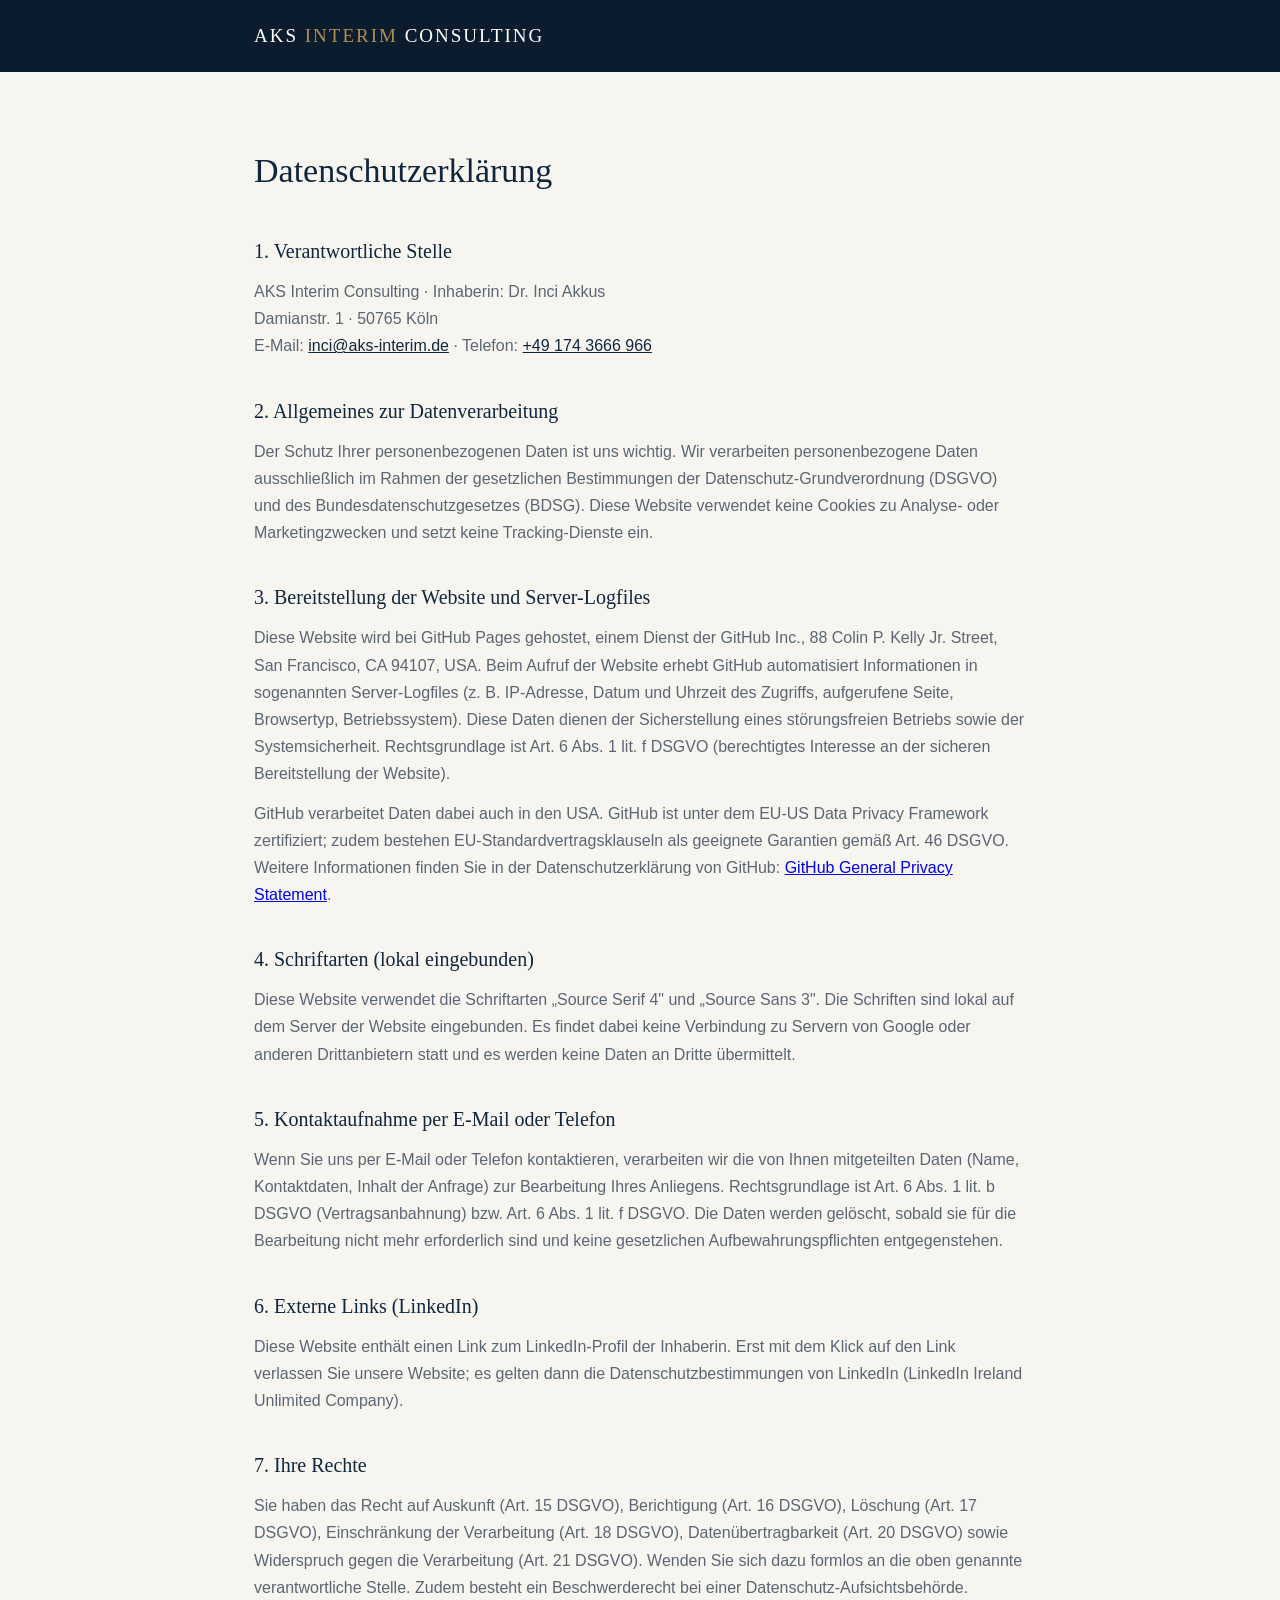
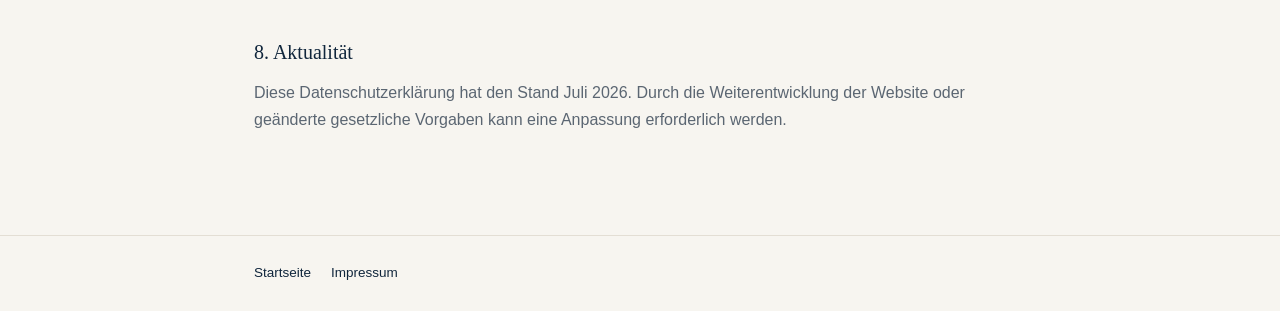
==== datenschutz.html @ 834f0d61 "Website: Startseite, Impressum, Datenschutz, Favicons" ====
<!DOCTYPE html>
<html lang="de">
<head>
<meta charset="UTF-8">
<meta name="viewport" content="width=device-width, initial-scale=1.0">
<title>Datenschutzerklärung – AKS Interim Consulting</title>
<meta name="robots" content="noindex, nofollow">
<link rel="icon" type="image/svg+xml" href="favicon.svg">
<link rel="icon" type="image/png" sizes="32x32" href="favicon-32.png">
<link rel="apple-touch-icon" href="apple-touch-icon.png">
<link rel="stylesheet" href="fonts/fonts.css">
<style>
:root{--navy:#10263c;--navy-deep:#0b1c2e;--ivory:#f7f5f0;--bronze:#b08d57;--grey:#5b6672;--line:#e3ded4;}
*{margin:0;padding:0;box-sizing:border-box;}
body{font-family:'Source Sans 3','Segoe UI',Arial,sans-serif;background:var(--ivory);color:var(--navy);line-height:1.7;font-size:16px;}
header{background:var(--navy-deep);padding:20px 0;}
.wrap{max-width:820px;margin:0 auto;padding:0 24px;}
header a{color:#fff;font-family:'Source Serif 4',Georgia,serif;font-size:19px;letter-spacing:2px;text-decoration:none;}
header a span{color:var(--bronze);}
main{padding:70px 0 90px;}
h1{font-family:'Source Serif 4',Georgia,serif;font-weight:500;font-size:34px;margin-bottom:34px;}
h2{font-family:'Source Serif 4',Georgia,serif;font-weight:500;font-size:20px;margin:34px 0 10px;}
p{color:var(--grey);margin-bottom:12px;}
footer{border-top:1px solid var(--line);padding:26px 0;font-size:13.5px;color:var(--grey);}
footer a{color:var(--navy);text-decoration:none;margin-right:20px;}
a[data-h]{color:var(--navy);}
</style>
</head>
<body>
<header><div class="wrap"><a href="index.html">AKS <span>INTERIM</span> CONSULTING</a></div></header>
<main>
<div class="wrap">
<h1>Datenschutzerklärung</h1>
<h2>1. Verantwortliche Stelle</h2>
<p>AKS Interim Consulting · Inhaberin: Dr. Inci Akkus<br><span data-o="MSAucnRzbmFpbWFE"></span> · <span data-o="bmzDtksgNTY3MDU="></span><br>E-Mail: <a data-h="ZWQubWlyZXRuaS1za2FAaWNuaTpvdGxpYW0=" data-o="ZWQubWlyZXRuaS1za2FAaWNuaQ=="></a> · Telefon: <a data-h="NjY5NjY2MzQ3MTk0KzpsZXQ=" data-o="NjY5IDY2NjMgNDcxIDk0Kw=="></a></p>
<h2>2. Allgemeines zur Datenverarbeitung</h2>
<p>Der Schutz Ihrer personenbezogenen Daten ist uns wichtig. Wir verarbeiten personenbezogene Daten ausschließlich im Rahmen der gesetzlichen Bestimmungen der Datenschutz-Grundverordnung (DSGVO) und des Bundesdatenschutzgesetzes (BDSG). Diese Website verwendet keine Cookies zu Analyse- oder Marketingzwecken und setzt keine Tracking-Dienste ein.</p>
<h2>3. Bereitstellung der Website und Server-Logfiles</h2>
<p>Diese Website wird bei GitHub Pages gehostet, einem Dienst der GitHub Inc., 88 Colin P. Kelly Jr. Street, San Francisco, CA 94107, USA. Beim Aufruf der Website erhebt GitHub automatisiert Informationen in sogenannten Server-Logfiles (z.&nbsp;B. IP-Adresse, Datum und Uhrzeit des Zugriffs, aufgerufene Seite, Browsertyp, Betriebssystem). Diese Daten dienen der Sicherstellung eines störungsfreien Betriebs sowie der Systemsicherheit. Rechtsgrundlage ist Art.&nbsp;6 Abs.&nbsp;1 lit.&nbsp;f DSGVO (berechtigtes Interesse an der sicheren Bereitstellung der Website).</p>
<p>GitHub verarbeitet Daten dabei auch in den USA. GitHub ist unter dem EU-US Data Privacy Framework zertifiziert; zudem bestehen EU-Standardvertragsklauseln als geeignete Garantien gemäß Art.&nbsp;46 DSGVO. Weitere Informationen finden Sie in der Datenschutzerklärung von GitHub: <a href="https://docs.github.com/site-policy/privacy-policies/github-general-privacy-statement" target="_blank" rel="noopener">GitHub General Privacy Statement</a>.</p>
<h2>4. Schriftarten (lokal eingebunden)</h2>
<p>Diese Website verwendet die Schriftarten „Source Serif 4" und „Source Sans 3". Die Schriften sind lokal auf dem Server der Website eingebunden. Es findet dabei keine Verbindung zu Servern von Google oder anderen Drittanbietern statt und es werden keine Daten an Dritte übermittelt.</p>
<h2>5. Kontaktaufnahme per E-Mail oder Telefon</h2>
<p>Wenn Sie uns per E-Mail oder Telefon kontaktieren, verarbeiten wir die von Ihnen mitgeteilten Daten (Name, Kontaktdaten, Inhalt der Anfrage) zur Bearbeitung Ihres Anliegens. Rechtsgrundlage ist Art.&nbsp;6 Abs.&nbsp;1 lit.&nbsp;b DSGVO (Vertragsanbahnung) bzw. Art.&nbsp;6 Abs.&nbsp;1 lit.&nbsp;f DSGVO. Die Daten werden gelöscht, sobald sie für die Bearbeitung nicht mehr erforderlich sind und keine gesetzlichen Aufbewahrungspflichten entgegenstehen.</p>
<h2>6. Externe Links (LinkedIn)</h2>
<p>Diese Website enthält einen Link zum LinkedIn-Profil der Inhaberin. Erst mit dem Klick auf den Link verlassen Sie unsere Website; es gelten dann die Datenschutzbestimmungen von LinkedIn (LinkedIn Ireland Unlimited Company).</p>
<h2>7. Ihre Rechte</h2>
<p>Sie haben das Recht auf Auskunft (Art.&nbsp;15 DSGVO), Berichtigung (Art.&nbsp;16 DSGVO), Löschung (Art.&nbsp;17 DSGVO), Einschränkung der Verarbeitung (Art.&nbsp;18 DSGVO), Datenübertragbarkeit (Art.&nbsp;20 DSGVO) sowie Widerspruch gegen die Verarbeitung (Art.&nbsp;21 DSGVO). Wenden Sie sich dazu formlos an die oben genannte verantwortliche Stelle. Zudem besteht ein Beschwerderecht bei einer Datenschutz-Aufsichtsbehörde.</p>
<h2>8. Aktualität</h2>
<p>Diese Datenschutzerklärung hat den Stand Juli 2026. Durch die Weiterentwicklung der Website oder geänderte gesetzliche Vorgaben kann eine Anpassung erforderlich werden.</p>
</div>
</main>
<footer><div class="wrap"><a href="index.html">Startseite</a><a href="impressum.html">Impressum</a></div></footer>
<script>
(function(){function d(s){var b=atob(s),a=[];for(var i=0;i<b.length;i++)a.push(b.charCodeAt(i));var t=new TextDecoder().decode(new Uint8Array(a));return t.split('').reverse().join('');}
document.querySelectorAll('[data-o]').forEach(function(e){e.textContent=d(e.getAttribute('data-o'));if(e.hasAttribute('data-h'))e.setAttribute('href',d(e.getAttribute('data-h')));});})();
</script>
</body>
</html>
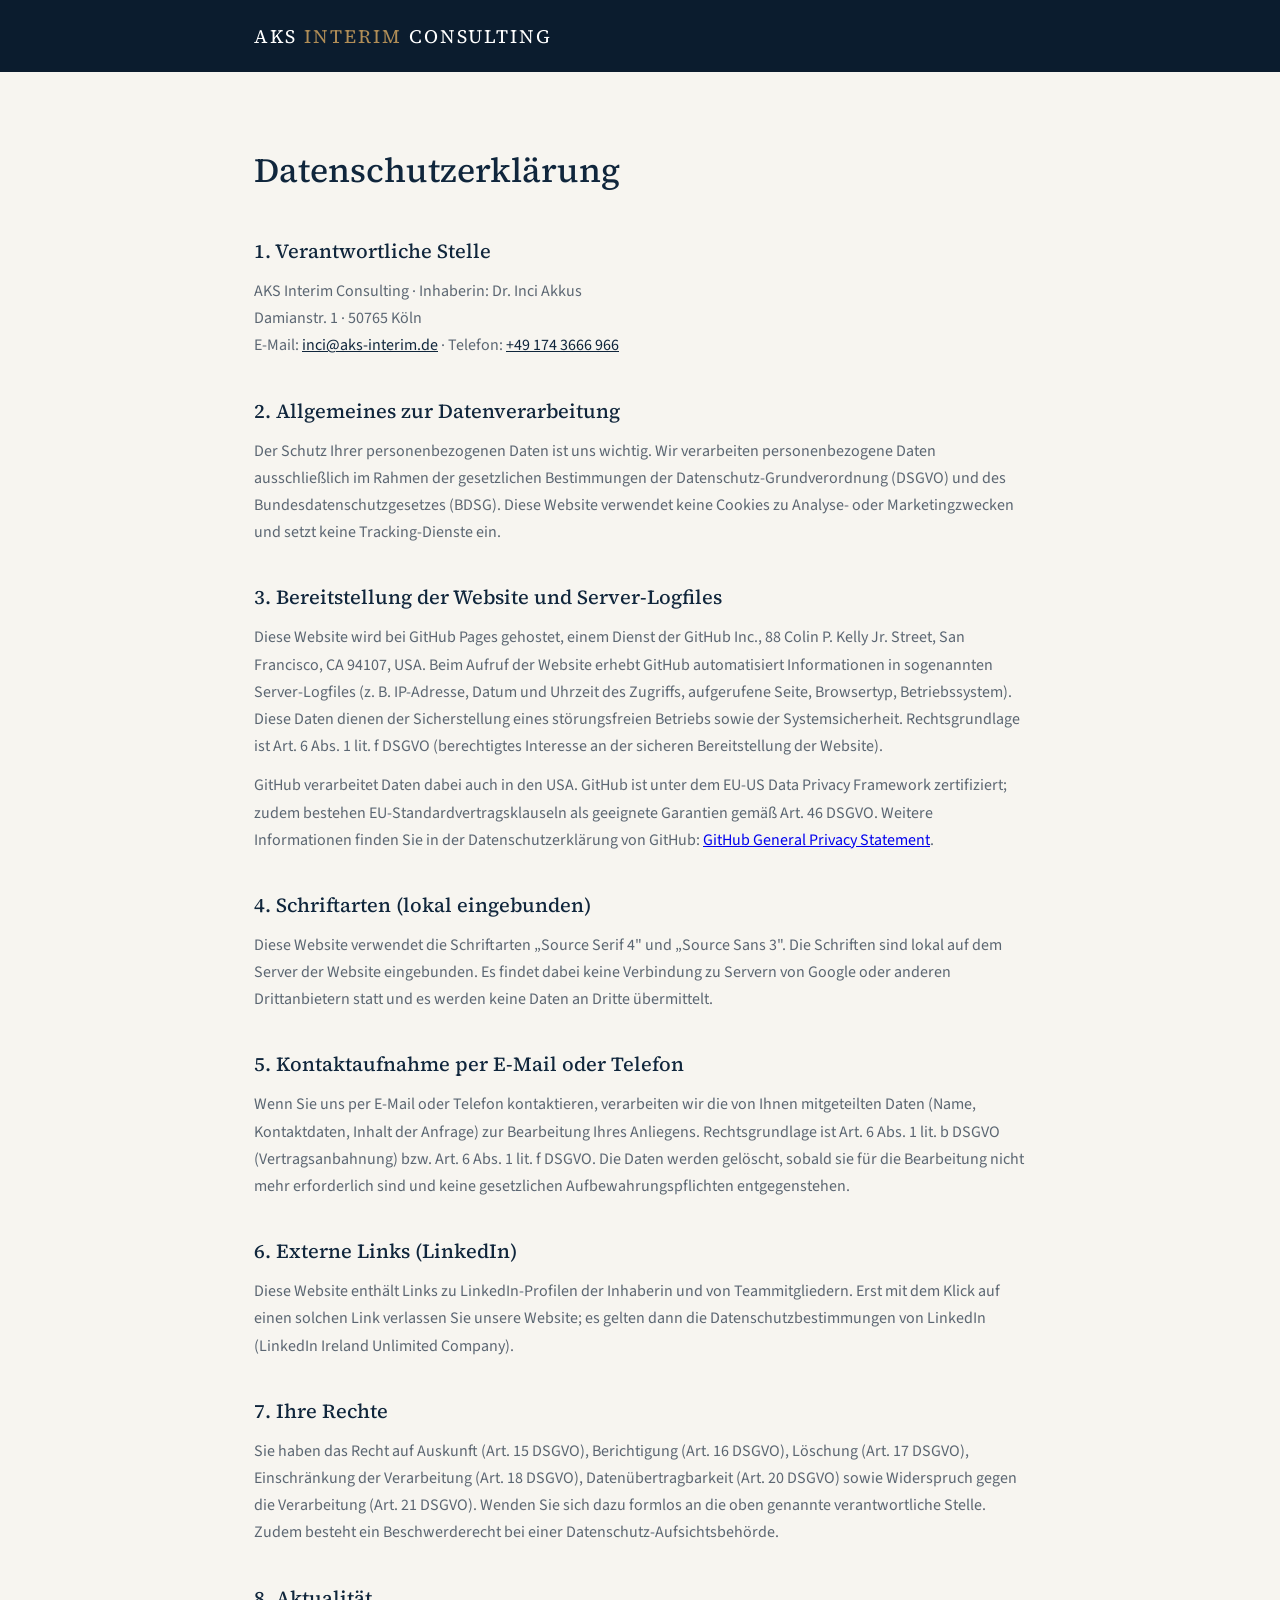
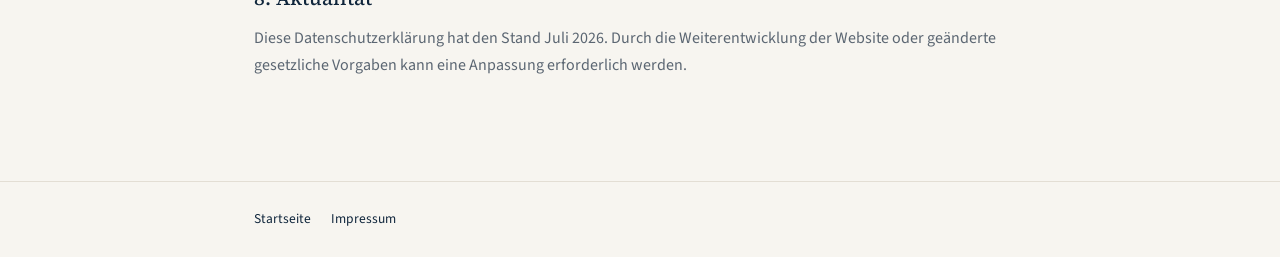
==== commit 3ce3bdac: "Team-Sektion (Serkan Akkus, Tolga Yasin Inan, Cihat Akkus) + Datenschutz LinkedIn-Passus" ====
--- a/datenschutz.html
+++ b/datenschutz.html
@@ -43,7 +43,7 @@
 <h2>5. Kontaktaufnahme per E-Mail oder Telefon</h2>
 <p>Wenn Sie uns per E-Mail oder Telefon kontaktieren, verarbeiten wir die von Ihnen mitgeteilten Daten (Name, Kontaktdaten, Inhalt der Anfrage) zur Bearbeitung Ihres Anliegens. Rechtsgrundlage ist Art.&nbsp;6 Abs.&nbsp;1 lit.&nbsp;b DSGVO (Vertragsanbahnung) bzw. Art.&nbsp;6 Abs.&nbsp;1 lit.&nbsp;f DSGVO. Die Daten werden gelöscht, sobald sie für die Bearbeitung nicht mehr erforderlich sind und keine gesetzlichen Aufbewahrungspflichten entgegenstehen.</p>
 <h2>6. Externe Links (LinkedIn)</h2>
-<p>Diese Website enthält einen Link zum LinkedIn-Profil der Inhaberin. Erst mit dem Klick auf den Link verlassen Sie unsere Website; es gelten dann die Datenschutzbestimmungen von LinkedIn (LinkedIn Ireland Unlimited Company).</p>
+<p>Diese Website enthält Links zu LinkedIn-Profilen der Inhaberin und von Teammitgliedern. Erst mit dem Klick auf einen solchen Link verlassen Sie unsere Website; es gelten dann die Datenschutzbestimmungen von LinkedIn (LinkedIn Ireland Unlimited Company).</p>
 <h2>7. Ihre Rechte</h2>
 <p>Sie haben das Recht auf Auskunft (Art.&nbsp;15 DSGVO), Berichtigung (Art.&nbsp;16 DSGVO), Löschung (Art.&nbsp;17 DSGVO), Einschränkung der Verarbeitung (Art.&nbsp;18 DSGVO), Datenübertragbarkeit (Art.&nbsp;20 DSGVO) sowie Widerspruch gegen die Verarbeitung (Art.&nbsp;21 DSGVO). Wenden Sie sich dazu formlos an die oben genannte verantwortliche Stelle. Zudem besteht ein Beschwerderecht bei einer Datenschutz-Aufsichtsbehörde.</p>
 <h2>8. Aktualität</h2>
--- a/fonts/fonts.css
+++ b/fonts/fonts.css
@@ -0,0 +1,8 @@
+/* Lokal eingebundene Schriften (DSGVO-konform, keine Google-Server) */
+@font-face{font-family:'Source Serif 4';font-style:normal;font-weight:400;font-display:swap;src:url('source-serif-4-latin-400-normal.woff2') format('woff2');}
+@font-face{font-family:'Source Serif 4';font-style:normal;font-weight:500;font-display:swap;src:url('source-serif-4-latin-500-normal.woff2') format('woff2');}
+@font-face{font-family:'Source Serif 4';font-style:normal;font-weight:600;font-display:swap;src:url('source-serif-4-latin-600-normal.woff2') format('woff2');}
+@font-face{font-family:'Source Sans 3';font-style:normal;font-weight:300;font-display:swap;src:url('source-sans-3-latin-300-normal.woff2') format('woff2');}
+@font-face{font-family:'Source Sans 3';font-style:normal;font-weight:400;font-display:swap;src:url('source-sans-3-latin-400-normal.woff2') format('woff2');}
+@font-face{font-family:'Source Sans 3';font-style:normal;font-weight:500;font-display:swap;src:url('source-sans-3-latin-500-normal.woff2') format('woff2');}
+@font-face{font-family:'Source Sans 3';font-style:normal;font-weight:600;font-display:swap;src:url('source-sans-3-latin-600-normal.woff2') format('woff2');}
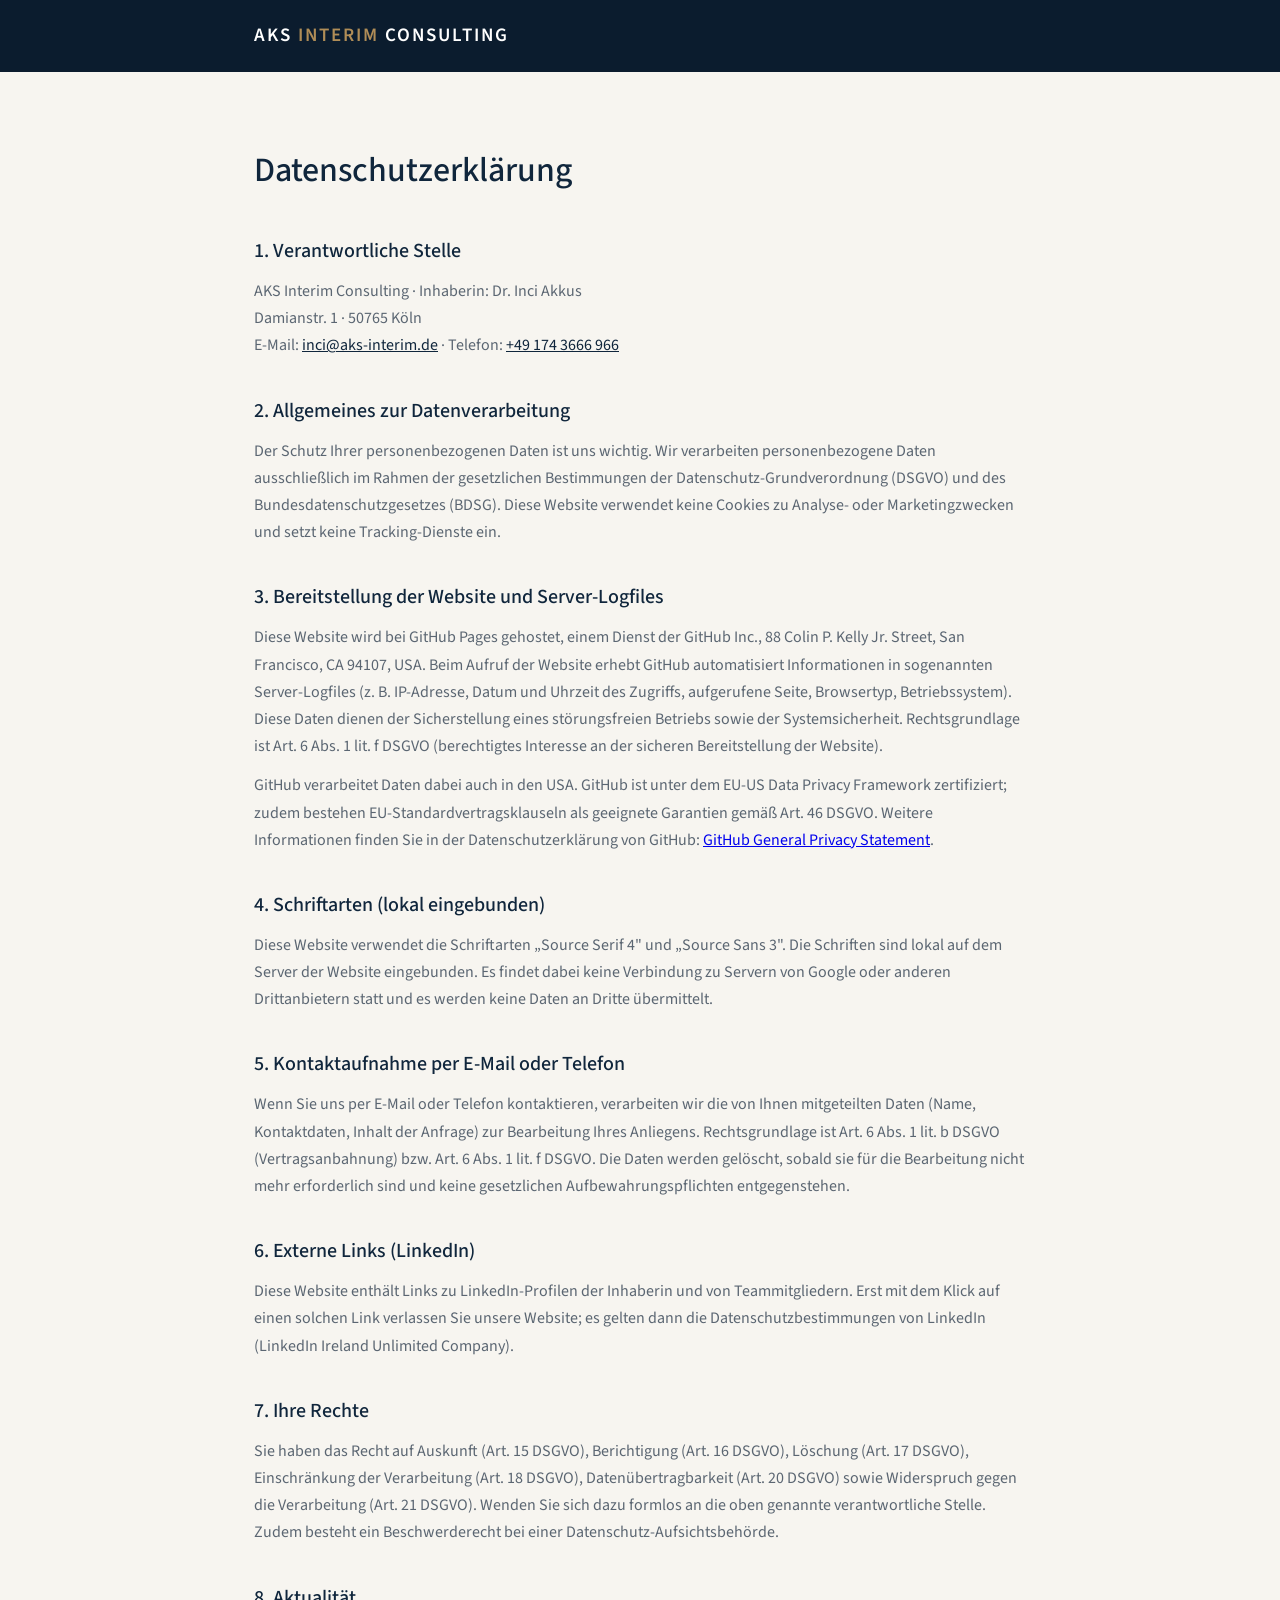
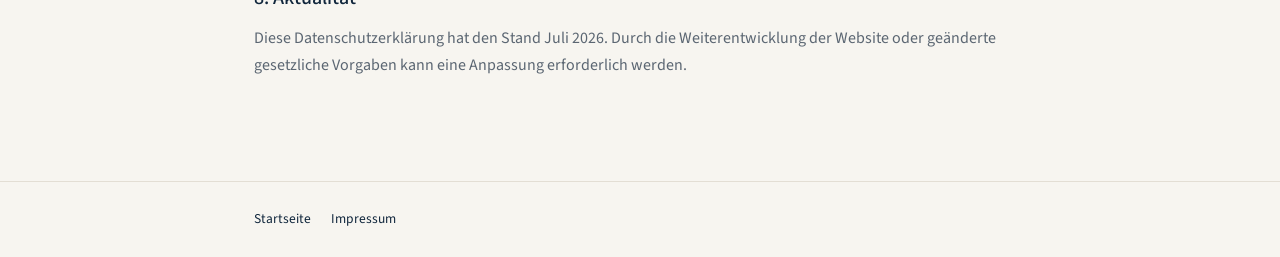
==== commit 9546f029: "Neue Headline, serifenlose Schrift, groesseres Logo, Wirkungs-Zitat" ====
--- a/datenschutz.html
+++ b/datenschutz.html
@@ -15,11 +15,11 @@
 body{font-family:'Source Sans 3','Segoe UI',Arial,sans-serif;background:var(--ivory);color:var(--navy);line-height:1.7;font-size:16px;}
 header{background:var(--navy-deep);padding:20px 0;}
 .wrap{max-width:820px;margin:0 auto;padding:0 24px;}
-header a{color:#fff;font-family:'Source Serif 4',Georgia,serif;font-size:19px;letter-spacing:2px;text-decoration:none;}
+header a{color:#fff;font-family:'Source Sans 3','Segoe UI',sans-serif;font-weight:600;font-size:19px;letter-spacing:2px;text-decoration:none;}
 header a span{color:var(--bronze);}
 main{padding:70px 0 90px;}
-h1{font-family:'Source Serif 4',Georgia,serif;font-weight:500;font-size:34px;margin-bottom:34px;}
-h2{font-family:'Source Serif 4',Georgia,serif;font-weight:500;font-size:20px;margin:34px 0 10px;}
+h1{font-family:'Source Sans 3','Segoe UI',sans-serif;font-weight:600;font-weight:500;font-size:34px;margin-bottom:34px;}
+h2{font-family:'Source Sans 3','Segoe UI',sans-serif;font-weight:600;font-weight:500;font-size:20px;margin:34px 0 10px;}
 p{color:var(--grey);margin-bottom:12px;}
 footer{border-top:1px solid var(--line);padding:26px 0;font-size:13.5px;color:var(--grey);}
 footer a{color:var(--navy);text-decoration:none;margin-right:20px;}
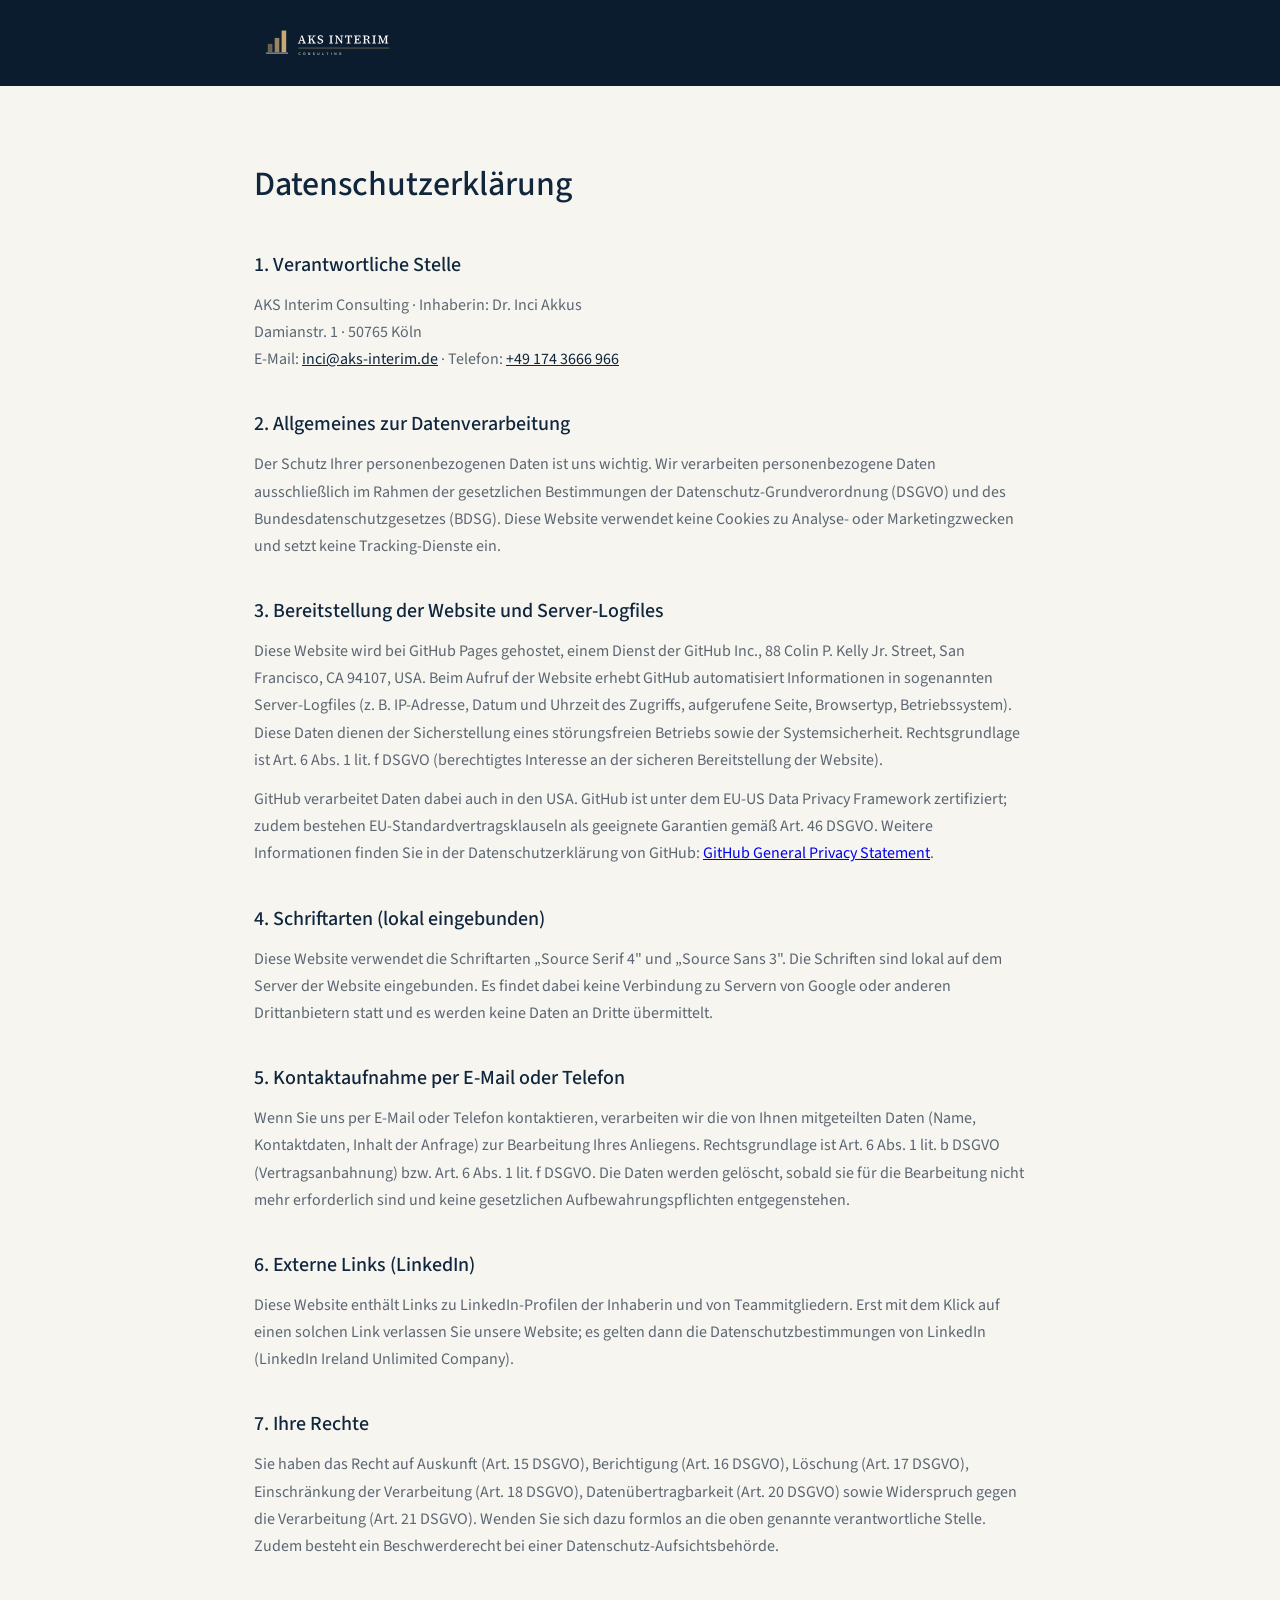
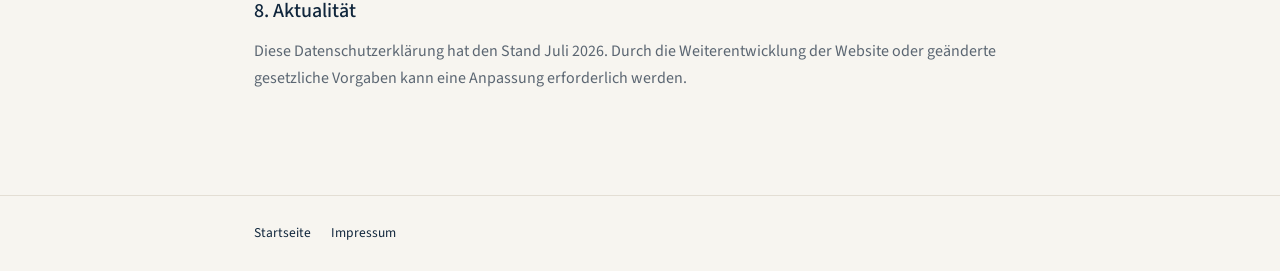
==== commit 9ebb52eb: "Neue Headline, Seitenfluss (Ueber->Profil->Team), Publikation+International, Logo auf Rechtsseiten" ====
--- a/datenschutz.html
+++ b/datenschutz.html
@@ -27,7 +27,17 @@
 </style>
 </head>
 <body>
-<header><div class="wrap"><a href="index.html">AKS <span>INTERIM</span> CONSULTING</a></div></header>
+<header><div class="wrap"><a href="index.html" aria-label="AKS Interim Consulting"><svg style="height:46px;width:auto;display:block" xmlns="http://www.w3.org/2000/svg" viewBox="0 0 616 200" role="img" aria-label="AKS Interim Consulting">
+  <g>
+    <rect x="60" y="104" width="20" height="36" fill="#c8a976" opacity="0.5"/>
+    <rect x="90" y="78" width="20" height="62" fill="#c8a976" opacity="0.75"/>
+    <rect x="120" y="46" width="20" height="94" fill="#c8a976"/>
+    <line x1="52" y1="144" x2="148" y2="144" stroke="#ffffff" stroke-width="3"/>
+  </g>
+  <g transform="translate(190,102)"><path d="M12.95 0L0.62 0L0.62-2.86L4.84-3.17L15.96-34.89L20.90-34.89L32.14-3.12L36.24-2.86L36.24 0L20.59 0L20.59-2.86L25.64-3.17L23.09-10.71L10.61-10.71L8.11-3.22L12.95-2.86L12.95 0M11.60-13.62L22.10-13.62L16.59-30.06L15.39-24.96 M59.65 0L43.90 0L43.90-2.86L48.84-3.17Q48.84-4.21 48.84-5.30L48.84-29.38Q48.84-30.42 48.84-31.51L43.90-31.82L43.90-34.68L59.81-34.68L59.81-31.82L54.97-31.51Q54.97-30.47 54.97-29.38Q54.92-26.73 54.92-24.08L54.92-14.98L57.31-18.10L68.70-31.46L64.59-31.82L64.59-34.68L77.64-34.68L77.64-31.82L72.70-31.51L63.71-21.53L74.63-3.12L78.68-2.86L78.68 0L63.97 0L63.97-2.86L67.92-3.12L59.76-17.21L54.92-11.91L54.92-10.45Q54.92-7.96 54.97-5.36Q54.97-4.26 54.97-3.17L59.65-2.86 M97.46 0.83Q94.03 0.83 91.12 0Q88.21-0.83 86.44-1.87L86.60-9.62L90.18-9.62L91.33-3.54Q92.58-2.91 93.93-2.60Q95.44-2.18 97.36-2.18Q99.91-2.18 101.62-2.94Q103.34-3.69 104.17-5.02Q105-6.34 105-8.06Q105-9.62 104.38-10.69Q103.76-11.75 102.40-12.61Q101.05-13.47 98.87-14.30L97-15.03Q94.14-16.17 91.87-17.58Q89.61-18.98 88.34-20.98Q87.06-22.98 87.06-25.84Q87.06-28.91 88.68-31.07Q90.29-33.23 93.07-34.37Q95.85-35.52 99.44-35.52Q102.51-35.52 104.95-34.74Q107.40-33.96 108.85-32.97L108.70-25.64L105.16-25.64L103.96-31.56Q103.76-31.67 103.50-31.77Q101.73-32.50 99.39-32.50Q97.36-32.50 95.85-31.82Q94.34-31.15 93.54-29.95Q92.73-28.76 92.73-27.14Q92.73-25.64 93.38-24.54Q94.03-23.45 95.33-22.62Q96.63-21.79 98.66-20.96L100.58-20.23Q103.81-18.98 106.07-17.52Q108.33-16.07 109.53-14.12Q110.72-12.17 110.72-9.31Q110.72-6.19 109.09-3.93Q107.45-1.66 104.46-0.42Q101.47 0.83 97.46 0.83  M153.07 0L137 0L137-2.86L141.94-3.17Q141.94-4.21 141.94-5.30L141.94-29.38Q141.94-30.42 141.94-31.51L137-31.82L137-34.68L153.07-34.68L153.07-31.82L148.18-31.51Q148.18-30.47 148.18-29.38Q148.13-26.73 148.13-24.08L148.13-10.71Q148.13-8.01 148.18-5.36Q148.18-4.26 148.18-3.17L153.07-2.86 M175.38 0L161.81 0L161.81-2.86L166.60-3.22L166.60-31.67L161.97-31.82L161.97-34.68L172.16-34.68L190.46-8.37L189.94-19.08L189.94-31.46L184.43-31.82L184.43-34.68L197.90-34.68L197.90-31.82L193.22-31.46L193.22 0.31L189.89 0.31L169.30-29.07L169.82-16.22L169.82-3.22L175.38-2.86 M229.84 0L212.68 0L212.68-2.86L218.14-3.17Q218.14-4.21 218.14-5.30L218.14-29.38Q218.14-30.47 218.14-31.62L210.39-31.62L209.09-25.01L205.66-25.01L206.02-34.68L236.44-34.68L236.80-25.01L233.42-25.01L232.07-31.62L224.38-31.62Q224.38-30.47 224.38-29.38Q224.32-26.73 224.32-24.08L224.32-10.71Q224.32-8.01 224.38-5.36Q224.38-4.26 224.38-3.17L229.84-2.86 M273.52 0L244.87 0L244.87-2.86L249.76-3.17Q249.76-4.21 249.81-5.30Q249.81-7.96 249.81-10.66L249.81-24.02Q249.81-26.68 249.81-29.38Q249.76-30.42 249.76-31.51L244.87-31.82L244.87-34.68L272.48-34.68L272.85-25.43L269.47-25.43L268.17-31.62L256.05-31.62Q256.05-30.47 256.05-29.38Q256-26.73 256-24.08L256-19.19L263.28-19.19L264.06-23.76L267.02-23.76L267.02-11.70L264.06-11.70L263.28-16.22L256-16.22L256-10.82Q256-8.06 256.05-5.41Q256.05-4.21 256.05-3.07L269.16-3.07L270.51-9.52L273.89-9.52 M298.86 0L282.84 0L282.84-2.86L287.78-3.17Q287.78-4.26 287.78-5.36L287.78-29.38Q287.78-30.42 287.78-31.51L282.84-31.82L282.84-34.68L298.96-34.68Q305.36-34.68 308.81-32.34Q312.27-30 312.27-25.79Q312.27-23.40 310.89-21.58Q309.52-19.76 306.97-18.67Q304.42-17.58 300.99-17.42L300.99-17.11Q303.02-17.06 304.47-16.67Q305.93-16.28 306.97-15.50Q308.01-14.72 308.71-13.44Q309.41-12.17 309.93-10.30L311.91-3.17L316.43-2.76L316.43 0Q315.81 0.16 315.08 0.26Q314.35 0.36 313.57 0.44Q312.79 0.52 311.86 0.52Q309 0.52 307.46-0.47Q305.93-1.46 305.30-3.95L303.64-10.76Q303.17-12.79 302.37-13.88Q301.56-14.98 300.36-15.42Q299.17-15.86 297.24-15.86L293.97-15.86L293.97-10.82Q293.97-8.06 294.02-5.41Q294.02-4.26 294.02-3.17L298.86-2.86L298.86 0M293.97-23.82L293.97-18.62L297.97-18.62Q300.73-18.62 302.50-19.50Q304.26-20.38 305.10-21.94Q305.93-23.50 305.93-25.48Q305.93-28.65 304.06-30.21Q302.18-31.77 298.23-31.77L294.02-31.77Q294.02-30.52 294.02-29.28Q293.97-26.57 293.97-23.82 M340.20 0L324.14 0L324.14-2.86L329.08-3.17Q329.08-4.21 329.08-5.30L329.08-29.38Q329.08-30.42 329.08-31.51L324.14-31.82L324.14-34.68L340.20-34.68L340.20-31.82L335.32-31.51Q335.32-30.47 335.32-29.38Q335.26-26.73 335.26-24.08L335.26-10.71Q335.26-8.01 335.32-5.36Q335.32-4.26 335.32-3.17L340.20-2.86 M361.79 0L348.79 0L348.79-2.86L353.73-3.22L353.73-31.51L349.16-31.82L349.16-34.68L360.54-34.68L371.31-7.02L373.34-12.79L381.60-34.68L393.67-34.68L393.67-31.82L388.78-31.51Q388.78-30.47 388.78-29.38Q388.73-26.73 388.73-24.08L388.73-10.71Q388.73-8.01 388.78-5.36Q388.78-4.26 388.78-3.17L393.67-2.86L393.67 0L377.86 0L377.86-2.86L382.64-3.17Q382.64-4.42 382.64-5.67L382.64-16.95L382.70-29.74L380.77-24.13L371.57 0L368.08 0L356.44-30L357.01-18.25L357.01-3.22L361.79-2.86" fill="#ffffff"/></g>
+  <line x1="193" y1="122" x2="588.592" y2="122" stroke="#c8a976" stroke-width="2"/>
+  <g transform="translate(193,152)"><path d="M5.88 0.20Q4.47 0.20 3.32-0.46Q2.18-1.12 1.50-2.41Q0.83-3.69 0.83-5.53Q0.83-6.89 1.22-7.96Q1.62-9.04 2.32-9.79Q3.03-10.54 3.94-10.93Q4.86-11.32 5.92-11.32Q6.97-11.32 7.79-10.91Q8.60-10.49 9.13-9.91L8.08-8.70Q7.65-9.15 7.13-9.38Q6.61-9.61 5.97-9.61Q5.08-9.61 4.38-9.11Q3.67-8.62 3.26-7.72Q2.86-6.82 2.86-5.58Q2.86-4.30 3.25-3.39Q3.64-2.48 4.35-2Q5.07-1.51 6.02-1.51Q6.73-1.51 7.29-1.80Q7.85-2.09 8.31-2.57L9.32-1.39Q8.64-0.61 7.79-0.20Q6.94 0.20 5.88 0.20 M25.52 0.20Q24.08 0.20 22.97-0.50Q21.87-1.21 21.25-2.51Q20.63-3.81 20.63-5.61Q20.63-7.41 21.25-8.69Q21.87-9.96 22.97-10.64Q24.08-11.32 25.52-11.32Q26.98-11.32 28.09-10.64Q29.19-9.96 29.81-8.69Q30.43-7.41 30.43-5.61Q30.43-3.81 29.81-2.51Q29.19-1.21 28.09-0.50Q26.98 0.20 25.52 0.20M25.52-1.51Q26.41-1.51 27.04-2.01Q27.68-2.52 28.04-3.44Q28.39-4.37 28.39-5.61Q28.39-6.85 28.04-7.74Q27.68-8.64 27.04-9.12Q26.41-9.61 25.52-9.61Q24.65-9.61 24.01-9.12Q23.36-8.64 23.01-7.74Q22.65-6.85 22.65-5.61Q22.65-4.37 23.01-3.44Q23.36-2.52 24.01-2.01Q24.65-1.51 25.52-1.51 M44.55 0L42.66 0L42.66-11.12L44.82-11.12L48.15-5Q48.46-4.44 48.74-3.79Q49.02-3.14 49.27-2.48L49.34-2.48Q49.27-3.38 49.19-4.36Q49.10-5.34 49.10-6.26L49.10-11.12L50.99-11.12L50.99 0L48.83 0L45.50-6.12Q45.19-6.68 44.90-7.33Q44.60-7.97 44.34-8.64L44.28-8.64Q44.38-7.77 44.46-6.79Q44.55-5.81 44.55-4.86 M67.08 0.20Q65.92 0.20 64.89-0.22Q63.86-0.65 63.06-1.43L64.14-2.72Q64.73-2.14 65.52-1.83Q66.31-1.51 67.11-1.51Q68.06-1.51 68.56-1.90Q69.05-2.30 69.05-2.94Q69.05-3.40 68.83-3.68Q68.61-3.96 68.22-4.16Q67.84-4.37 67.33-4.57L65.80-5.24Q65.26-5.47 64.74-5.86Q64.22-6.24 63.89-6.81Q63.56-7.38 63.56-8.19Q63.56-9.08 64.04-9.78Q64.53-10.49 65.37-10.91Q66.21-11.32 67.30-11.32Q68.30-11.32 69.19-10.96Q70.09-10.59 70.72-9.96L69.68-8.67Q69.13-9.11 68.54-9.36Q67.94-9.61 67.30-9.61Q66.52-9.61 66.03-9.26Q65.55-8.91 65.55-8.30Q65.55-7.87 65.79-7.59Q66.04-7.31 66.46-7.11Q66.87-6.92 67.31-6.73L68.83-6.10Q69.49-5.81 70-5.42Q70.51-5.03 70.79-4.47Q71.07-3.91 71.07-3.09Q71.07-2.19 70.60-1.45Q70.12-0.70 69.23-0.25Q68.33 0.20 67.08 0.20 M87.26 0.20Q86.29 0.20 85.52-0.07Q84.74-0.34 84.19-0.94Q83.64-1.53 83.34-2.48Q83.04-3.43 83.04-4.78L83.04-11.12L85.02-11.12L85.02-4.62Q85.02-3.45 85.30-2.77Q85.58-2.09 86.09-1.80Q86.60-1.51 87.26-1.51Q87.94-1.51 88.46-1.80Q88.98-2.09 89.27-2.77Q89.57-3.45 89.57-4.62L89.57-11.12L91.46-11.12L91.46-4.78Q91.46-3.43 91.17-2.48Q90.88-1.53 90.33-0.94Q89.78-0.34 89-0.07Q88.23 0.20 87.26 0.20 M110.83 0L104.23 0L104.23-11.12L106.20-11.12L106.20-1.67L110.83-1.67 M126.98 0L125.01 0L125.01-9.45L121.79-9.45L121.79-11.12L130.19-11.12L130.19-9.45L126.98-9.45 M144.02 0L142.05 0L142.05-11.12L144.02-11.12 M158.73 0L156.84 0L156.84-11.12L159-11.12L162.33-5Q162.64-4.44 162.92-3.79Q163.20-3.14 163.45-2.48L163.52-2.48Q163.45-3.38 163.37-4.36Q163.28-5.34 163.28-6.26L163.28-11.12L165.17-11.12L165.17 0L163.01 0L159.68-6.12Q159.37-6.68 159.08-7.33Q158.78-7.97 158.52-8.64L158.46-8.64Q158.56-7.77 158.64-6.79Q158.73-5.81 158.73-4.86 M182.67 0.20Q181.17 0.20 179.98-0.46Q178.79-1.12 178.11-2.41Q177.43-3.69 177.43-5.53Q177.43-6.89 177.83-7.96Q178.23-9.03 178.95-9.78Q179.68-10.54 180.63-10.93Q181.58-11.32 182.68-11.32Q183.87-11.32 184.71-10.90Q185.54-10.47 186.05-9.91L185-8.70Q184.59-9.11 184.06-9.36Q183.53-9.61 182.75-9.61Q181.77-9.61 181.02-9.12Q180.27-8.64 179.86-7.74Q179.45-6.83 179.45-5.58Q179.45-4.32 179.85-3.40Q180.24-2.48 180.99-2Q181.75-1.51 182.85-1.51Q183.33-1.51 183.76-1.64Q184.18-1.77 184.45-2.01L184.45-4.40L182.34-4.40L182.34-6.02L186.22-6.02L186.22-1.12Q185.66-0.56 184.73-0.18Q183.81 0.20 182.67 0.20" fill="rgba(255,255,255,0.75)"/></g>
+</svg></a></div></header>
 <main>
 <div class="wrap">
 <h1>Datenschutzerklärung</h1>
